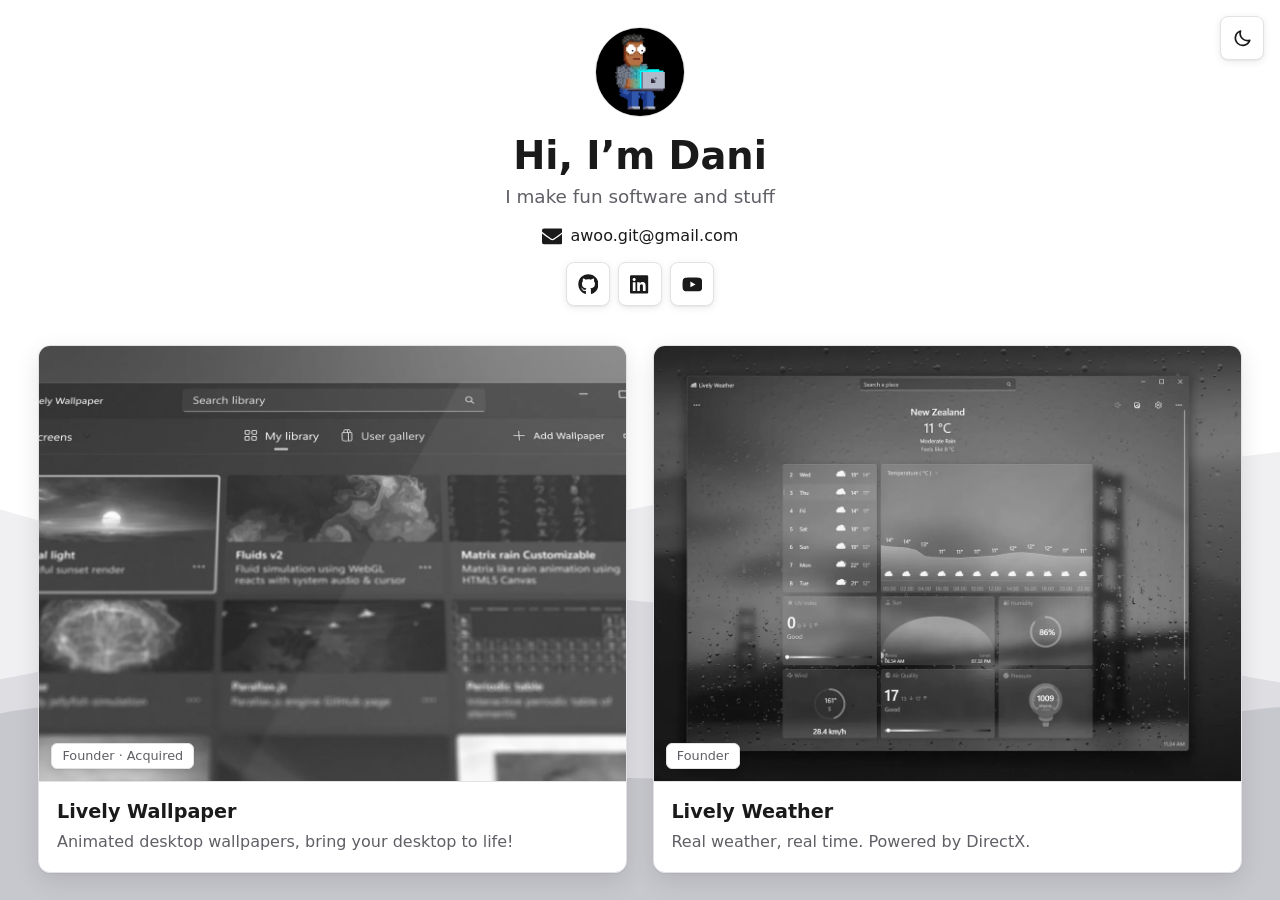
==== index.html @ c00afe85 "Fix hover glitch macos" ====
<!doctype html>
<html lang="en">
  <head>
    <meta charset="utf-8" />
    <meta name="viewport" content="width=device-width, initial-scale=1, viewport-fit=cover" />
    <meta name="color-scheme" content="light dark" />
    <title>Dani (rocksdanister)</title>
    <meta name="description" content="I make fun software and stuff." />
    <!-- Icon sprite (Font Awesome Free, CC BY 4.0) -->
    <link rel="icon" href="assets/favicon.ico" sizes="32x32" />
    <link rel="icon" href="assets/favicon.svg" type="image/svg+xml" />
    <link rel="apple-touch-icon" href="assets/apple-touch-icon.png" />
    <script>
      /* Apply a saved theme before first paint to avoid a flash */
      try {
        var saved = localStorage.getItem("theme");
        if (saved === "light" || saved === "dark") document.documentElement.dataset.theme = saved;
      } catch (e) {}
    </script>
    <link rel="stylesheet" href="styles/styles.css" />
  </head>
  <body>
    <!-- Icon sprite (Font Awesome Free, CC BY 4.0) -->
    <svg width="0" height="0" style="position: absolute" aria-hidden="true">
      <symbol id="i-github" viewBox="0 0 496 512">
        <path
          transform="translate(0 448) scale(1 -1)"
          d="M165.9 50.5996c0 -2 -2.30078 -3.59961 -5.2002 -3.59961c-3.2998 -0.299805 -5.60059 1.2998 -5.60059 3.59961c0 2 2.30078 3.60059 5.2002 3.60059c3 0.299805 5.60059 -1.2998 5.60059 -3.60059zM134.8 55.0996c0.700195 2 3.60059 3 6.2002 2.30078 c3 -0.900391 4.90039 -3.2002 4.2998 -5.2002c-0.599609 -2 -3.59961 -3 -6.2002 -2c-3 0.599609 -5 2.89941 -4.2998 4.89941zM179 56.7998c2.90039 0.299805 5.59961 -1 5.90039 -2.89941c0.299805 -2 -1.7002 -3.90039 -4.60059 -4.60059 c-3 -0.700195 -5.59961 0.600586 -5.89941 2.60059c-0.300781 2.2998 1.69922 4.19922 4.59961 4.89941zM244.8 440c138.7 0 251.2 -105.3 251.2 -244c0 -110.9 -67.7998 -205.8 -167.8 -239c-12.7002 -2.2998 -17.2998 5.59961 -17.2998 12.0996 c0 8.2002 0.299805 49.9004 0.299805 83.6006c0 23.5 -7.7998 38.5 -17 46.3994c55.8994 6.30078 114.8 14 114.8 110.5c0 27.4004 -9.7998 41.2002 -25.7998 58.9004c2.59961 6.5 11.0996 33.2002 -2.60059 67.9004c-20.8994 6.59961 -69 -27 -69 -27 c-20 5.59961 -41.5 8.5 -62.7998 8.5s-42.7998 -2.90039 -62.7998 -8.5c0 0 -48.0996 33.5 -69 27c-13.7002 -34.6006 -5.2002 -61.4004 -2.59961 -67.9004c-16 -17.5996 -23.6006 -31.4004 -23.6006 -58.9004c0 -96.1992 56.4004 -104.3 112.3 -110.5 c-7.19922 -6.59961 -13.6992 -17.6992 -16 -33.6992c-14.2998 -6.60059 -51 -17.7002 -72.8994 20.8994c-13.7002 23.7998 -38.6006 25.7998 -38.6006 25.7998c-24.5 0.300781 -1.59961 -15.3994 -1.59961 -15.3994c16.4004 -7.5 27.7998 -36.6006 27.7998 -36.6006 c14.7002 -44.7998 84.7002 -29.7998 84.7002 -29.7998c0 -21 0.299805 -55.2002 0.299805 -61.3994c0 -6.5 -4.5 -14.4004 -17.2998 -12.1006c-99.7002 33.4004 -169.5 128.3 -169.5 239.2c0 138.7 106.1 244 244.8 244zM97.2002 95.0996 c1.2998 1.30078 3.59961 0.600586 5.2002 -1c1.69922 -1.89941 2 -4.19922 0.699219 -5.19922c-1.2998 -1.30078 -3.59961 -0.600586 -5.19922 1c-1.7002 1.89941 -2 4.19922 -0.700195 5.19922zM86.4004 103.2c0.699219 1 2.2998 1.2998 4.2998 0.700195 c2 -1 3 -2.60059 2.2998 -3.90039c-0.700195 -1.40039 -2.7002 -1.7002 -4.2998 -0.700195c-2 1 -3 2.60059 -2.2998 3.90039zM118.8 67.5996c1.2998 1.60059 4.2998 1.30078 6.5 -1c2 -1.89941 2.60059 -4.89941 1.2998 -6.19922 c-1.2998 -1.60059 -4.19922 -1.30078 -6.5 1c-2.2998 1.89941 -2.89941 4.89941 -1.2998 6.19922zM107.4 82.2998c1.59961 1.2998 4.19922 0.299805 5.59961 -2c1.59961 -2.2998 1.59961 -4.89941 0 -6.2002c-1.2998 -1 -4 0 -5.59961 2.30078 c-1.60059 2.2998 -1.60059 4.89941 0 5.89941z"
        />
      </symbol>
      <symbol id="i-linkedin" viewBox="0 0 512 512">
        <path
          transform="translate(0 448) scale(1 -1)"
          d="M416 416c17.5996 0 32 -14.5 32 -32.2998v-383.4c0 -17.7998 -14.4004 -32.2998 -32 -32.2998h-384.1c-17.6006 0 -31.9004 14.5 -31.9004 32.2998v383.4c0 17.7998 14.2998 32.2998 31.9004 32.2998h384.1zM135.4 32h0.0996094v213.8h-66.5v-213.8h66.4004zM102.2 275 c21.2998 0 38.5 17.2002 38.5 38.5c0 21.2002 -17.2998 38.5 -38.5 38.5c-21.2998 0 -38.5 -17.2998 -38.5 -38.5s17.2002 -38.5 38.5 -38.5zM384.3 32v117.2c0 57.5996 -12.5 101.899 -79.7002 101.899c-32.2998 0 -54 -17.6992 -62.8994 -34.5h-0.900391v29.2002h-63.7002 v-213.8h66.4004v105.8c0 27.9004 5.2998 54.9004 39.9004 54.9004c34 0 34.5 -31.9004 34.5 -56.7002v-104h66.3994z"
        />
      </symbol>
      <symbol id="i-youtube" viewBox="0 0 576 512">
        <path
          transform="translate(0 448) scale(1 -1)"
          d="M549.655 323.917c11.4121 -42.8672 11.4121 -132.305 11.4121 -132.305s0 -89.4385 -11.4121 -132.306c-6.28125 -23.6494 -24.7871 -41.5 -48.2842 -47.8203c-42.5908 -11.4863 -213.371 -11.4863 -213.371 -11.4863s-170.78 0 -213.371 11.4863 c-23.4971 6.32031 -42.0029 24.1709 -48.2842 47.8203c-11.4121 42.8672 -11.4121 132.306 -11.4121 132.306s0 89.4375 11.4121 132.305c6.28125 23.6504 24.7871 42.2754 48.2842 48.5967c42.5908 11.4863 213.371 11.4863 213.371 11.4863s170.781 0 213.371 -11.4863 c23.4971 -6.32031 42.0029 -24.9463 48.2842 -48.5967zM232.145 110.409l142.739 81.2012l-142.739 81.2051v-162.406z"
        />
      </symbol>
      <symbol id="i-mail" viewBox="0 0 512 512">
        <path
          transform="translate(0 448) scale(1 -1)"
          d="M502.3 257.2c3.90039 3.09961 9.7002 0.200195 9.7002 -4.7002v-204.5c0 -26.5 -21.5 -48 -48 -48h-416c-26.5 0 -48 21.5 -48 48v204.4c0 5 5.7002 7.7998 9.7002 4.69922c22.3994 -17.3994 52.0996 -39.5 154.1 -113.6 c21.1006 -15.4004 56.7002 -47.7998 92.2002 -47.5996c35.7002 -0.300781 72 32.7998 92.2998 47.5996c102 74.0996 131.601 96.2998 154 113.7zM256 128c-23.2002 -0.400391 -56.5996 29.2002 -73.4004 41.4004c-132.699 96.2998 -142.8 104.8 -173.399 128.699 c-5.7998 4.60059 -9.2002 11.5 -9.2002 18.9004v19c0 26.5 21.5 48 48 48h416c26.5 0 48 -21.5 48 -48v-19c0 -7.40039 -3.40039 -14.4004 -9.2002 -18.9004c-30.5996 -24 -40.7002 -32.3994 -173.399 -128.699c-16.8008 -12.2002 -50.2002 -41.8008 -73.4004 -41.4004z"
        />
      </symbol>
    </svg>

    <canvas id="wall" aria-hidden="true"></canvas>

    <button class="theme-toggle" id="theme-toggle" type="button" aria-label="Switch theme" title="Switch theme">
      <svg class="i-moon" viewBox="0 0 24 24" aria-hidden="true">
        <path d="M20.5 14.2A8.5 8.5 0 0 1 9.8 3.5a8.5 8.5 0 1 0 10.7 10.7z" />
      </svg>
      <svg class="i-sun" viewBox="0 0 24 24" aria-hidden="true">
        <circle cx="12" cy="12" r="4.5" />
        <path
          d="M12 2.5v2M12 19.5v2M2.5 12h2M19.5 12h2M5.3 5.3l1.4 1.4M17.3 17.3l1.4 1.4M5.3 18.7l1.4-1.4M17.3 6.7l1.4-1.4"
        />
      </svg>
    </button>

    <main>
      <div class="pic">
        <span aria-hidden="true">R</span>
        <picture>
          <source media="(prefers-reduced-motion: reduce)" srcset="assets/avatar-still.webp" />
          <img
            src="assets/avatar.webp"
            alt="rocksdanister profile picture"
            width="384"
            height="384"
            decoding="async"
            onerror="this.remove()"
          />
        </picture>
      </div>
      <h1>Hi, I’m Dani</h1>
      <p class="sub">I make fun software and stuff</p>

      <a class="mail" href="mailto:awoo.git@gmail.com"
        ><svg class="ico" aria-hidden="true"><use href="#i-mail" /></svg><span>awoo.git@gmail.com</span></a
      >

      <nav class="btns" aria-label="Social links">
        <a class="btn" target="_blank" href="https://github.com/rocksdanister" title="GitHub" aria-label="GitHub"
          ><svg class="ico" aria-hidden="true"><use href="#i-github" /></svg
        ></a>
        <a
          class="btn"
          target="_blank"
          href="https://www.linkedin.com/in/dani-john-490a44200/"
          title="LinkedIn"
          aria-label="LinkedIn"
          ><svg class="ico" aria-hidden="true"><use href="#i-linkedin" /></svg
        ></a>
        <a
          class="btn"
          target="_blank"
          href="https://www.youtube.com/@rocksdanister"
          title="YouTube"
          aria-label="YouTube"
          ><svg class="ico" aria-hidden="true"><use href="#i-youtube" /></svg
        ></a>
      </nav>

      <section class="apps" aria-label="Apps">
        <a class="app" href="https://livelywallpaper.net/" target="_blank">
          <div class="media">
            <img class="art" src="assets/lively_promo.webp" alt="" decoding="async" />
            <em class="role">Founder · Acquired</em>
          </div>
          <div>
            <b>Lively Wallpaper</b>
            <span>Animated desktop wallpapers, bring your desktop to life!</span>
          </div>
        </a>

        <a class="app" href="https://www.rocksdanister.com/weather/" target="_blank" data-video>
          <div class="media">
          <video
            class="art"
            muted
            loop
            playsinline
            preload="metadata"
            poster="assets/drizzle_promo.webp"
            aria-hidden="true"
          >
            <source src="assets/weather_promo.webm" type="video/webm" />
            <source src="assets/weather_promo.mp4" type="video/mp4" />
          </video>
            <em class="role">Founder</em>
          </div>
          <div>
            <b>Lively Weather</b>
            <span>Real weather, real time. Powered by DirectX.</span>
          </div>
        </a>
      </section>
    </main>

    <script src="scripts/script.js"></script>
    <script data-goatcounter="https://profile.goatcounter.com/count" async src="//gc.zgo.at/count.js"></script>
  </body>
</html>
---- styles/styles.css ----
/* ---------- Tokens ---------- */
:root {
  --bg: #ffffff;
  --ink: #1a1a1a;
  --muted: #5f5f66;
  --line: #e2e2e6;
  --hover: #f3f3f5;
  --card: #ffffff; /* solid, so the waves never show through the cards */
  --glow: rgba(70, 80, 120, 0.12);
  --w1: rgba(110, 110, 125, 0.1); /* wave shades */
  --w2: rgba(110, 110, 125, 0.14);
  --w3: rgba(110, 110, 125, 0.2);
  --shadow: 0 1px 2px rgba(0, 0, 0, 0.06), 0 8px 24px rgba(0, 0, 0, 0.1);
  --shadow-hover: 0 2px 4px rgba(0, 0, 0, 0.08), 0 16px 40px rgba(0, 0, 0, 0.16);
  --btn-bg: #ffffff; /* solid, so the waves never show through */
  --btn-shadow: 0 1px 2px rgba(0, 0, 0, 0.06), 0 2px 8px rgba(0, 0, 0, 0.08);
  --btn-shadow-hover: 0 2px 4px rgba(0, 0, 0, 0.08), 0 6px 16px rgba(0, 0, 0, 0.12);
  box-sizing: border-box;
  padding-top: env(safe-area-inset-top, 0px);
  padding-bottom: env(safe-area-inset-bottom, 0px);
}

@media (prefers-color-scheme: dark) {
  :root:not([data-theme="light"]) {
    --glow: rgba(190, 200, 255, 0.14);
    --bg: #0e0e0f;
    --ink: #f2f2f4;
    --muted: #a0a0aa;
    --line: #2a2a30;
    --hover: #1a1a1e;
    --card: #121214;
    --w1: rgba(255, 255, 255, 0.04);
    --w2: rgba(255, 255, 255, 0.07);
    --w3: rgba(255, 255, 255, 0.11);
    --shadow: 0 1px 2px rgba(0, 0, 0, 0.5), 0 10px 30px rgba(0, 0, 0, 0.55);
    --shadow-hover: 0 2px 4px rgba(0, 0, 0, 0.6), 0 18px 44px rgba(0, 0, 0, 0.65);
    --btn-bg: #151518;
    --btn-shadow: 0 1px 2px rgba(0, 0, 0, 0.5), 0 2px 8px rgba(0, 0, 0, 0.45);
    --btn-shadow-hover: 0 2px 4px rgba(0, 0, 0, 0.6), 0 6px 16px rgba(0, 0, 0, 0.55);
    color-scheme: dark;
  }
}

:root[data-theme="dark"] {
  --glow: rgba(190, 200, 255, 0.14);
  --bg: #0e0e0f;
  --ink: #f2f2f4;
  --muted: #a0a0aa;
  --line: #2a2a30;
  --hover: #1a1a1e;
  --card: #121214;
  --w1: rgba(255, 255, 255, 0.04);
  --w2: rgba(255, 255, 255, 0.07);
  --w3: rgba(255, 255, 255, 0.11);
  --shadow: 0 1px 2px rgba(0, 0, 0, 0.5), 0 10px 30px rgba(0, 0, 0, 0.55);
  --shadow-hover: 0 2px 4px rgba(0, 0, 0, 0.6), 0 18px 44px rgba(0, 0, 0, 0.65);
  --btn-bg: #151518;
  --btn-shadow: 0 1px 2px rgba(0, 0, 0, 0.5), 0 2px 8px rgba(0, 0, 0, 0.45);
  --btn-shadow-hover: 0 2px 4px rgba(0, 0, 0, 0.6), 0 6px 16px rgba(0, 0, 0, 0.55);
  color-scheme: dark;
}

:root[data-theme="light"] {
  color-scheme: light;
}

/* ---------- Base ---------- */
html {
  background: var(--bg);
  scroll-padding-top: env(safe-area-inset-top, 0px);
}
* {
  box-sizing: border-box;
}

body {
  margin: 0;
  background: var(--bg);
  color: var(--ink);
  font-family:
    system-ui,
    -apple-system,
    "Segoe UI",
    Roboto,
    Helvetica,
    Arial,
    sans-serif;
  line-height: 1.5;
  -webkit-font-smoothing: antialiased;
}

a {
  color: inherit;
  text-decoration: none;
}
a:focus-visible {
  outline: 2px solid var(--ink);
  outline-offset: 2px;
}

/* Wave background (drawn by script.js) */
#wall {
  position: fixed;
  inset: 0;
  width: 100%;
  height: 100vh;
  height: 100lvh; /* largest viewport: stays put while mobile browser bars show/hide on scroll */
  z-index: 0;
  pointer-events: none;
}

/* ---------- Layout ---------- */
main {
  position: relative;
  z-index: 1;
  width: min(94vw, 140dvh);
  min-height: 100dvh;
  margin: 0 auto;
  padding: 2.5rem 0 3rem;
  display: flex;
  flex-direction: column;
  justify-content: center;
  text-align: center;
}

/* ---------- Intro ---------- */
.pic {
  --size: clamp(88px, min(7vw, 12dvh), 150px);
  position: relative;
  display: grid;
  place-items: center;
  width: var(--size);
  height: var(--size);
  margin: 0 auto 1rem;
  border-radius: 50%;
  overflow: hidden;
  background: var(--hover);
  border: 1px solid var(--line);
  color: var(--muted);
  font-size: 2.2rem;
  font-weight: 600;
}
.pic img {
  position: absolute;
  inset: 0;
  width: 100%;
  height: 100%;
  object-fit: cover;
}

h1 {
  margin: 0;
  font-size: clamp(2.25rem, min(3vw, 5dvh), 4rem);
  line-height: 1.2;
  font-weight: 700;
}

.sub {
  margin: 0.25rem 0 0.5rem;
  color: var(--muted);
  font-size: clamp(1.15rem, min(1.4vw, 2.4dvh), 1.8rem);
}

.mail {
  align-self: center;
  display: inline-flex;
  align-items: center;
  gap: 0.5rem;
  padding: 6px 12px;
  border-radius: 6px;
  font-size: clamp(1rem, min(1.1vw, 2dvh), 1.4rem);
}
.mail:hover {
  background: var(--hover);
}

.btns {
  display: flex;
  justify-content: center;
  gap: 0.5rem;
  margin: 0.5rem 0 clamp(1.75rem, min(3vw, 4.5dvh), 3rem);
}
.btn {
  display: grid;
  place-items: center;
  width: clamp(44px, min(3.2vw, 5.5dvh), 64px);
  height: clamp(44px, min(3.2vw, 5.5dvh), 64px);
  border: 1px solid var(--line);
  border-radius: 8px;
  background: var(--btn-bg);
  box-shadow: var(--btn-shadow);
}
.btn:hover {
  background: var(--hover);
  border-color: var(--muted);
  box-shadow: var(--btn-shadow-hover);
}

.ico {
  width: 1.3rem;
  height: 1.3rem;
  fill: currentColor;
  flex: none;
}

/* ---------- Theme toggle ---------- */
.theme-toggle {
  position: fixed;
  top: max(1rem, env(safe-area-inset-top, 0px));
  right: max(1rem, env(safe-area-inset-right, 0px));
  z-index: 3;
  display: grid;
  place-items: center;
  width: 44px;
  height: 44px;
  padding: 0;
  border: 1px solid var(--line);
  border-radius: 8px;
  background: var(--btn-bg);
  box-shadow: var(--btn-shadow);
  color: var(--ink);
  cursor: pointer;
}
.theme-toggle:hover {
  background: var(--hover);
  border-color: var(--muted);
  box-shadow: var(--btn-shadow-hover);
}
.theme-toggle:focus-visible {
  outline: 2px solid var(--ink);
  outline-offset: 2px;
}
.theme-toggle svg {
  width: 1.3rem;
  height: 1.3rem;
  fill: none;
  stroke: currentColor;
  stroke-width: 2;
  stroke-linecap: round;
  stroke-linejoin: round;
}
/* Light shows the moon (switch to dark); dark shows the sun (switch to light) */
.theme-toggle .i-sun {
  display: none;
}
@media (prefers-color-scheme: dark) {
  :root:not([data-theme="light"]) .theme-toggle .i-sun {
    display: block;
  }
  :root:not([data-theme="light"]) .theme-toggle .i-moon {
    display: none;
  }
}
:root[data-theme="dark"] .theme-toggle .i-sun {
  display: block;
}
:root[data-theme="dark"] .theme-toggle .i-moon {
  display: none;
}

/* ---------- App cards ---------- */
.apps {
  display: grid;
  grid-template-columns: 1fr 1fr;
  gap: clamp(1.25rem, 2vw, 2.5rem);
  text-align: left;
}

.app {
  position: relative;
  display: block;
  border: 1px solid var(--line);
  border-radius: 12px;
  overflow: hidden;
  background: var(--card);
  transition:
    transform 0.2s ease,
    box-shadow 0.2s ease,
    border-color 0.2s ease;
     box-shadow: var(--shadow);
}
.app:hover,
.app:focus-visible {
  transform: scale(1.03);
  border-color: var(--glow);
  box-shadow: 0 0 14px 0 var(--glow), var(--shadow-hover);  /* was: ..., 0 10px 30px rgba(0,0,0,.16) */
  position: relative;
  z-index: 2;
}

/* Artwork (image or video): greyscale until hovered */
.media {
  position: relative;
  aspect-ratio: 16 / 9;
  border-bottom: 1px solid var(--line);
}
.art {
  display: block;
  width: 100%;
  height: 100%;
  object-fit: cover;
  filter: grayscale(1);
  transition: filter 0.2s ease;
}
.app:hover .art,
.app:focus-visible .art {
  filter: none;
}
/* Touch screens can't hover, so show the colour artwork (and static poster) straight away */
@media (hover: none) {
  .art {
    filter: none;
  }
}

.app > div:not(.media) {
  padding: 1rem 1.1rem 1.15rem;
}
.app b {
  display: block;
  margin-bottom: 0.2rem;
  font-size: clamp(1.2rem, min(1.5vw, 2.6dvh), 1.9rem);
}
.app span {
  color: var(--muted);
  font-size: clamp(1rem, min(1.1vw, 2dvh), 1.4rem);
}

/* Role badge: pinned to the bottom-left of the artwork */
.role {
  position: absolute;
  bottom: 0.75rem;
  left: 0.75rem;
  padding: 2px 10px;
  border: 1px solid var(--line);
  border-radius: 6px;
  background: var(--card);
  box-shadow: var(--btn-shadow);
  font-style: normal;
  font-weight: 500;
  white-space: nowrap;
  font-size: clamp(0.8rem, min(0.9vw, 1.7dvh), 1.1rem);
  color: var(--muted);
}

/* ---------- Responsive / motion ---------- */
/* Desktop: fit everything in one screen (avoids a scrollbar); art fills the leftover height */
@media (min-width: 901px) and (min-aspect-ratio: 13/10) and (min-height: 520px) {
  main {
    height: 100dvh;
    min-height: 0;
    justify-content: flex-start;
    padding: clamp(1rem, 3dvh, 2.5rem) 0;
  }
  .apps {
    flex: 1;
    min-height: 0;
    grid-template-rows: minmax(0, 1fr);
  }
  .app {
    display: flex;
    flex-direction: column;
    min-height: 0;
  }
  .media {
    flex: 1 1 0;
    min-height: 0;
    aspect-ratio: auto;
  }
  .app > div:not(.media) {
    flex: none;
  }
}

/* Stacked: narrow windows, or windows too square/tall for side-by-side art */
@media (max-width: 900px), (max-aspect-ratio: 13/10) {
  .apps {
    grid-template-columns: 1fr;
    width: 100%;
    max-width: 44rem;
    margin-inline: auto;
  }
  main {
    min-height: 0;
  }
}

@media (prefers-reduced-motion: reduce) {
  .app {
    transition: none;
  }
  .app:hover,
  .app:focus-visible {
    transform: none;
  }
}
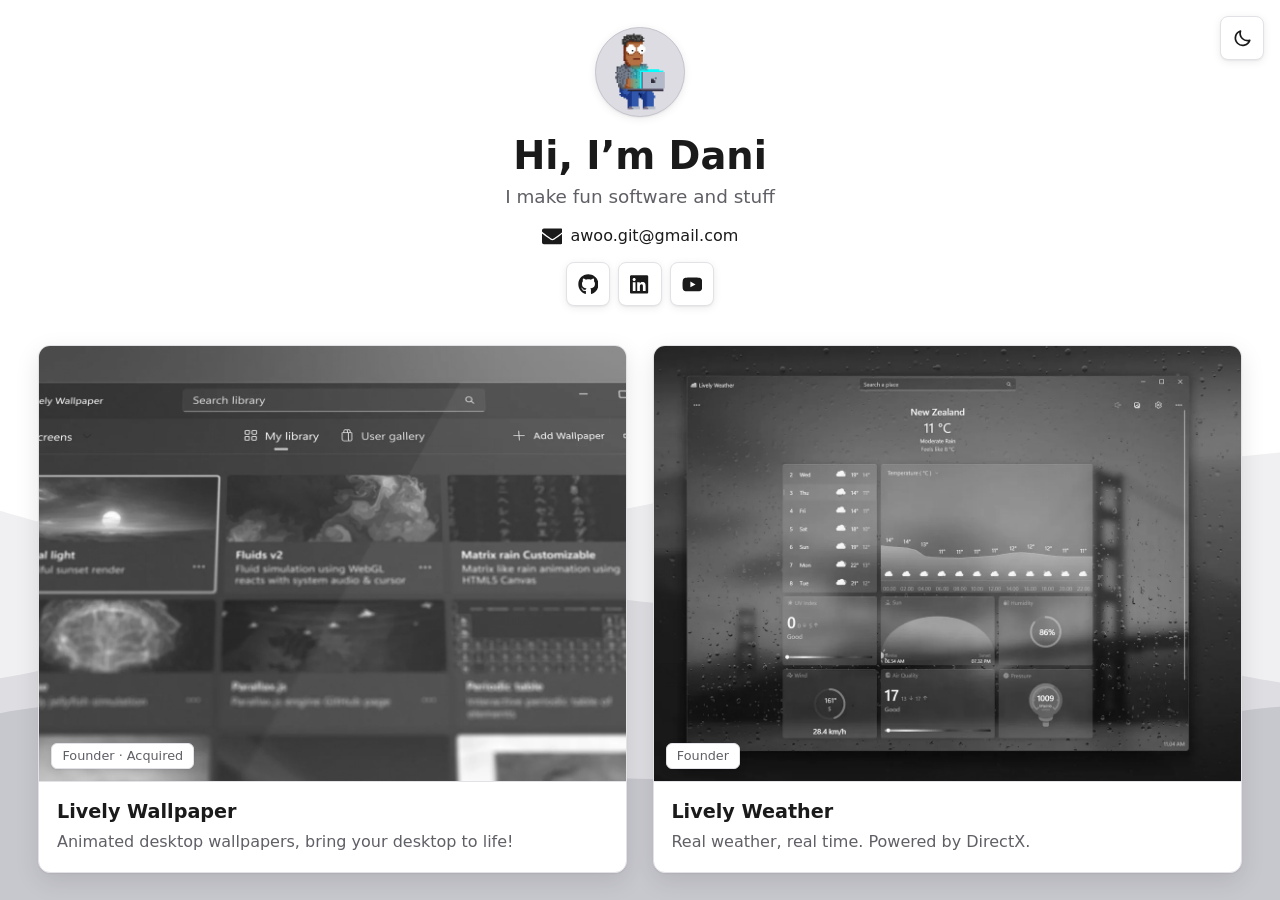
==== commit 71cbf2f6: "Profile picture improv" ====
--- a/index.html
+++ b/index.html
@@ -73,7 +73,7 @@
             width="384"
             height="384"
             decoding="async"
-            onerror="this.remove()"
+            onerror="this.closest('.pic').classList.add('fail'); this.remove()"
           />
         </picture>
       </div>
--- a/styles/styles.css
+++ b/styles/styles.css
@@ -5,6 +5,8 @@
   --muted: #5f5f66;
   --line: #e2e2e6;
   --hover: #f3f3f5;
+  --pic-border: #c4c4cc;
+  --pic-bg: #dcdce2; /* profile picture backdrop: greyer than the page so the white eyes stand out */
   --card: #ffffff; /* solid, so the waves never show through the cards */
   --glow: rgba(70, 80, 120, 0.12);
   --w1: rgba(110, 110, 125, 0.1); /* wave shades */
@@ -28,6 +30,8 @@
     --muted: #a0a0aa;
     --line: #2a2a30;
     --hover: #1a1a1e;
+    --pic-border: #2a2a30;
+    --pic-bg: #1a1a1e;
     --card: #121214;
     --w1: rgba(255, 255, 255, 0.04);
     --w2: rgba(255, 255, 255, 0.07);
@@ -48,6 +52,8 @@
   --muted: #a0a0aa;
   --line: #2a2a30;
   --hover: #1a1a1e;
+  --pic-border: #2a2a30;
+  --pic-bg: #1a1a1e;
   --card: #121214;
   --w1: rgba(255, 255, 255, 0.04);
   --w2: rgba(255, 255, 255, 0.07);
@@ -134,11 +140,18 @@
   margin: 0 auto 1rem;
   border-radius: 50%;
   overflow: hidden;
-  background: var(--hover);
-  border: 1px solid var(--line);
+  background: var(--pic-bg);
+  border: 1px solid var(--pic-border);
+  box-shadow: var(--btn-shadow);
   color: var(--muted);
   font-size: 2.2rem;
   font-weight: 600;
+}
+.pic span {
+  display: none; /* fallback letter, shown only if the picture fails to load */
+}
+.pic.fail span {
+  display: inline;
 }
 .pic img {
   position: absolute;
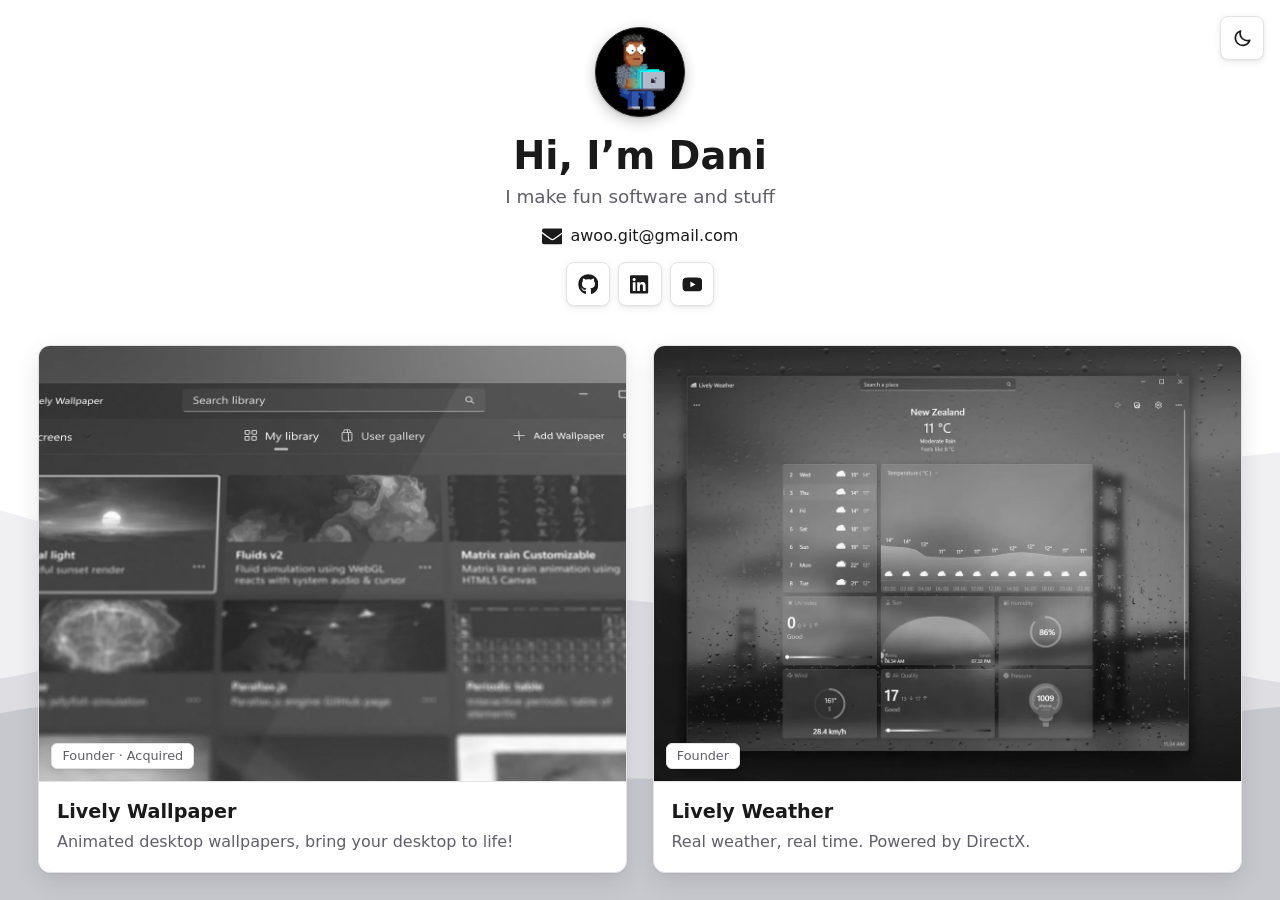
==== commit ce7a874d: "Tint wave on hover" ====
--- a/index.html
+++ b/index.html
@@ -107,7 +107,7 @@
       </nav>
 
       <section class="apps" aria-label="Apps">
-        <a class="app" href="https://livelywallpaper.net/" target="_blank">
+        <a class="app" href="https://livelywallpaper.net/" target="_blank" data-tint="168,124,214">
           <div class="media">
             <img class="art" src="assets/lively_promo.webp" alt="" decoding="async" />
             <em class="role">Founder · Acquired</em>
@@ -118,7 +118,7 @@
           </div>
         </a>
 
-        <a class="app" href="https://www.rocksdanister.com/weather/" target="_blank" data-video>
+        <a class="app" href="https://www.rocksdanister.com/weather/" target="_blank" data-video data-tint="104,156,214">
           <div class="media">
           <video
             class="art"
--- a/styles/styles.css
+++ b/styles/styles.css
@@ -5,8 +5,9 @@
   --muted: #5f5f66;
   --line: #e2e2e6;
   --hover: #f3f3f5;
-  --pic-border: #c4c4cc;
-  --pic-bg: #dcdce2; /* profile picture backdrop: greyer than the page so the white eyes stand out */
+  --pic-border: #2a2a30;
+  --pic-bg: #000000;
+  --pic-shadow: 0 1px 2px rgba(0, 0, 0, 0.16), 0 4px 14px rgba(0, 0, 0, 0.24);
   --card: #ffffff; /* solid, so the waves never show through the cards */
   --glow: rgba(70, 80, 120, 0.12);
   --w1: rgba(110, 110, 125, 0.1); /* wave shades */
@@ -32,6 +33,7 @@
     --hover: #1a1a1e;
     --pic-border: #2a2a30;
     --pic-bg: #1a1a1e;
+    --pic-shadow: 0 1px 2px rgba(0, 0, 0, 0.5), 0 2px 8px rgba(0, 0, 0, 0.45);
     --card: #121214;
     --w1: rgba(255, 255, 255, 0.04);
     --w2: rgba(255, 255, 255, 0.07);
@@ -54,6 +56,7 @@
   --hover: #1a1a1e;
   --pic-border: #2a2a30;
   --pic-bg: #1a1a1e;
+  --pic-shadow: 0 1px 2px rgba(0, 0, 0, 0.5), 0 2px 8px rgba(0, 0, 0, 0.45);
   --card: #121214;
   --w1: rgba(255, 255, 255, 0.04);
   --w2: rgba(255, 255, 255, 0.07);
@@ -142,7 +145,7 @@
   overflow: hidden;
   background: var(--pic-bg);
   border: 1px solid var(--pic-border);
-  box-shadow: var(--btn-shadow);
+  box-shadow: var(--pic-shadow);
   color: var(--muted);
   font-size: 2.2rem;
   font-weight: 600;
@@ -183,8 +186,10 @@
   border-radius: 6px;
   font-size: clamp(1rem, min(1.1vw, 2dvh), 1.4rem);
 }
-.mail:hover {
-  background: var(--hover);
+@media (hover: hover) {
+  .mail:hover {
+    background: var(--hover);
+  }
 }
 
 .btns {
@@ -203,10 +208,12 @@
   background: var(--btn-bg);
   box-shadow: var(--btn-shadow);
 }
-.btn:hover {
-  background: var(--hover);
-  border-color: var(--muted);
-  box-shadow: var(--btn-shadow-hover);
+@media (hover: hover) {
+  .btn:hover {
+    background: var(--hover);
+    border-color: var(--muted);
+    box-shadow: var(--btn-shadow-hover);
+  }
 }
 
 .ico {
@@ -234,10 +241,12 @@
   color: var(--ink);
   cursor: pointer;
 }
-.theme-toggle:hover {
-  background: var(--hover);
-  border-color: var(--muted);
-  box-shadow: var(--btn-shadow-hover);
+@media (hover: hover) {
+  .theme-toggle:hover {
+    background: var(--hover);
+    border-color: var(--muted);
+    box-shadow: var(--btn-shadow-hover);
+  }
 }
 .theme-toggle:focus-visible {
   outline: 2px solid var(--ink);
@@ -292,13 +301,20 @@
     border-color 0.2s ease;
      box-shadow: var(--shadow);
 }
-.app:hover,
 .app:focus-visible {
   transform: scale(1.03);
   border-color: var(--glow);
-  box-shadow: 0 0 14px 0 var(--glow), var(--shadow-hover);  /* was: ..., 0 10px 30px rgba(0,0,0,.16) */
-  position: relative;
+  box-shadow: 0 0 14px 0 var(--glow), var(--shadow-hover);
   z-index: 2;
+}
+/* Hover effects only where a pointer can hover (touch screens would keep them stuck after a tap) */
+@media (hover: hover) {
+  .app:hover {
+    transform: scale(1.03);
+    border-color: var(--glow);
+    box-shadow: 0 0 14px 0 var(--glow), var(--shadow-hover);
+    z-index: 2;
+  }
 }
 
 /* Artwork (image or video): greyscale until hovered */
@@ -315,9 +331,13 @@
   filter: grayscale(1);
   transition: filter 0.2s ease;
 }
-.app:hover .art,
 .app:focus-visible .art {
   filter: none;
+}
+@media (hover: hover) {
+  .app:hover .art {
+    filter: none;
+  }
 }
 /* Touch screens can't hover, so show the colour artwork (and static poster) straight away */
 @media (hover: none) {
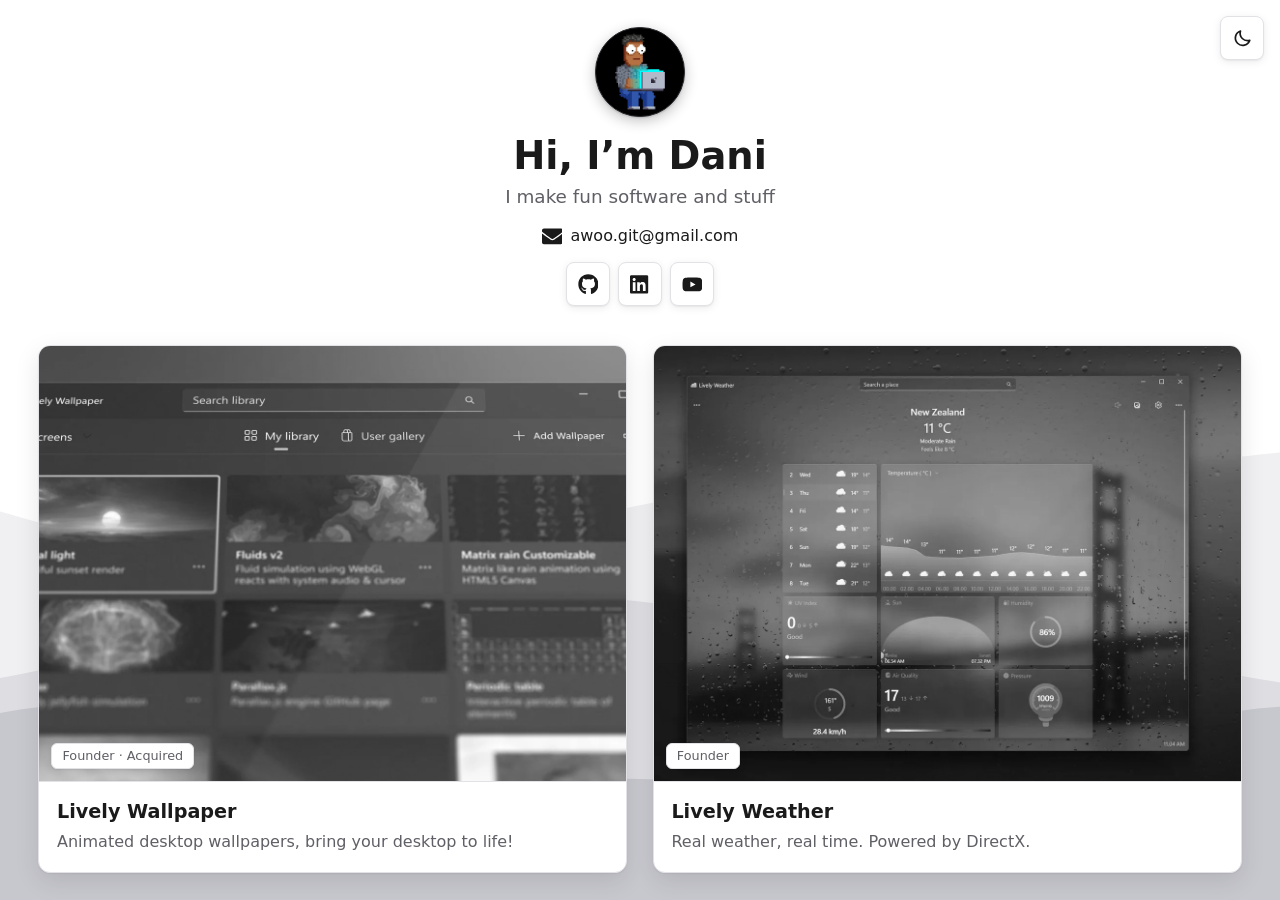
==== commit a879218e: "og art" ====
--- a/index.html
+++ b/index.html
@@ -6,6 +6,16 @@
     <meta name="color-scheme" content="light dark" />
     <title>Dani (rocksdanister)</title>
     <meta name="description" content="I make fun software and stuff." />
+    <link rel="canonical" href="https://www.rocksdanister.com/" />
+    <meta property="og:type" content="website" />
+    <meta property="og:url" content="https://www.rocksdanister.com/" />
+    <meta property="og:title" content="Dani (rocksdanister)" />
+    <meta property="og:description" content="I make fun software and stuff." />
+    <meta property="og:image" content="https://www.rocksdanister.com/assets/og.png" />
+    <meta property="og:image:width" content="1200" />
+    <meta property="og:image:height" content="630" />
+    <meta property="og:image:alt" content="Hi, I’m Dani. I make fun software and stuff." />
+    <meta name="twitter:card" content="summary_large_image" />
     <!-- Icon sprite (Font Awesome Free, CC BY 4.0) -->
     <link rel="icon" href="assets/favicon.ico" sizes="32x32" />
     <link rel="icon" href="assets/favicon.svg" type="image/svg+xml" />
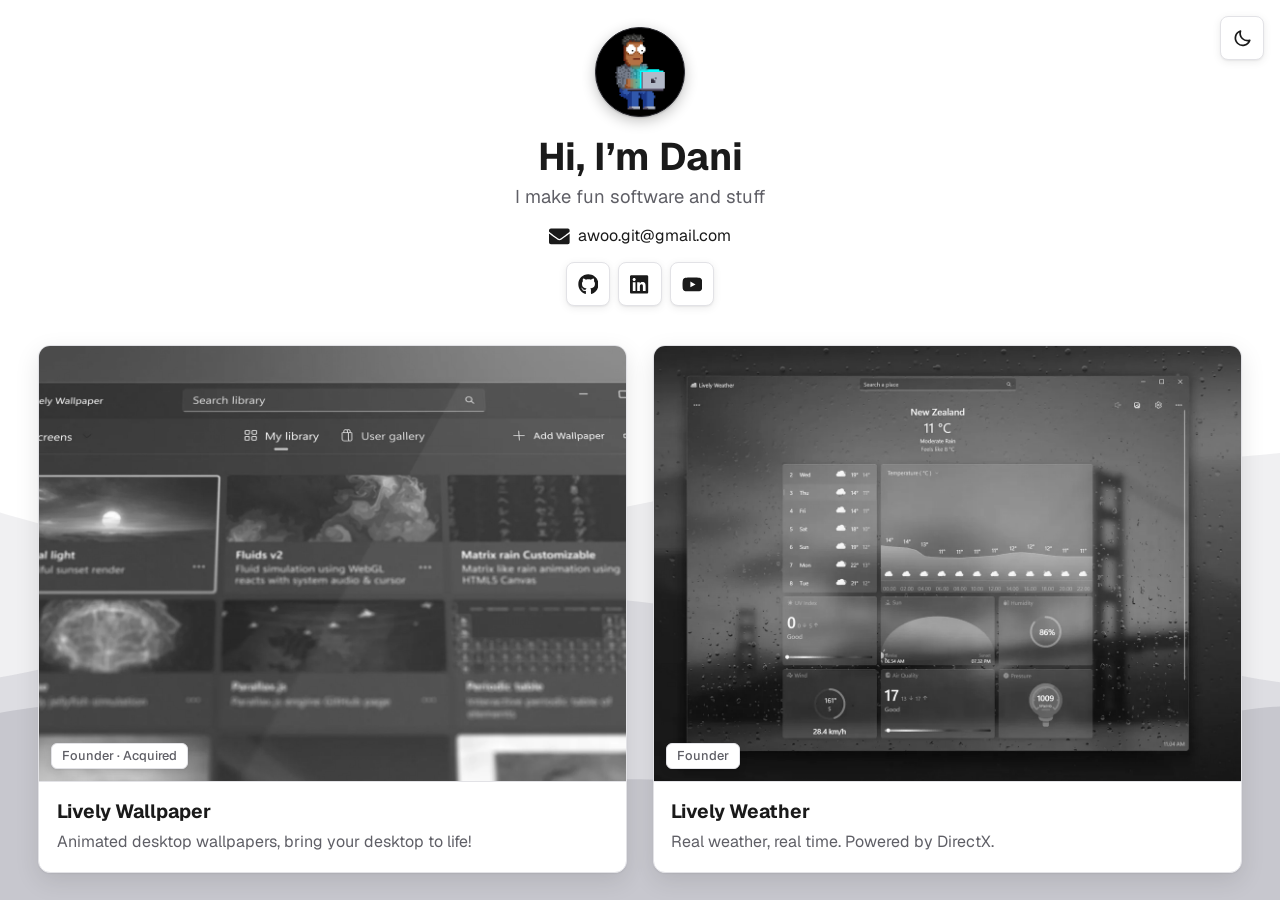
==== commit a7461c40: "Add Geist font" ====
--- a/index.html
+++ b/index.html
@@ -27,6 +27,7 @@
         if (saved === "light" || saved === "dark") document.documentElement.dataset.theme = saved;
       } catch (e) {}
     </script>
+    <link rel="preload" href="assets/fonts/geist-latin-wght-normal.woff2" as="font" type="font/woff2" crossorigin />
     <link rel="stylesheet" href="styles/styles.css" />
   </head>
   <body>
--- a/styles/styles.css
+++ b/styles/styles.css
@@ -1,3 +1,14 @@
+/* ---------- Font (Geist, SIL OFL 1.1: assets/fonts/Geist-OFL.txt) ---------- */
+@font-face {
+  font-family: "Geist";
+  font-style: normal;
+  font-weight: 100 900;
+  font-display: swap;
+  src: url("../assets/fonts/geist-latin-wght-normal.woff2") format("woff2");
+  unicode-range: U+0000-00FF, U+0131, U+0152-0153, U+02BB-02BC, U+02C6, U+02DA, U+02DC, U+0304, U+0308, U+0329,
+    U+2000-206F, U+20AC, U+2122, U+2191, U+2193, U+2212, U+2215, U+FEFF, U+FFFD;
+}
+
 /* ---------- Tokens ---------- */
 :root {
   --bg: #ffffff;
@@ -87,6 +98,7 @@
   background: var(--bg);
   color: var(--ink);
   font-family:
+    "Geist",
     system-ui,
     -apple-system,
     "Segoe UI",
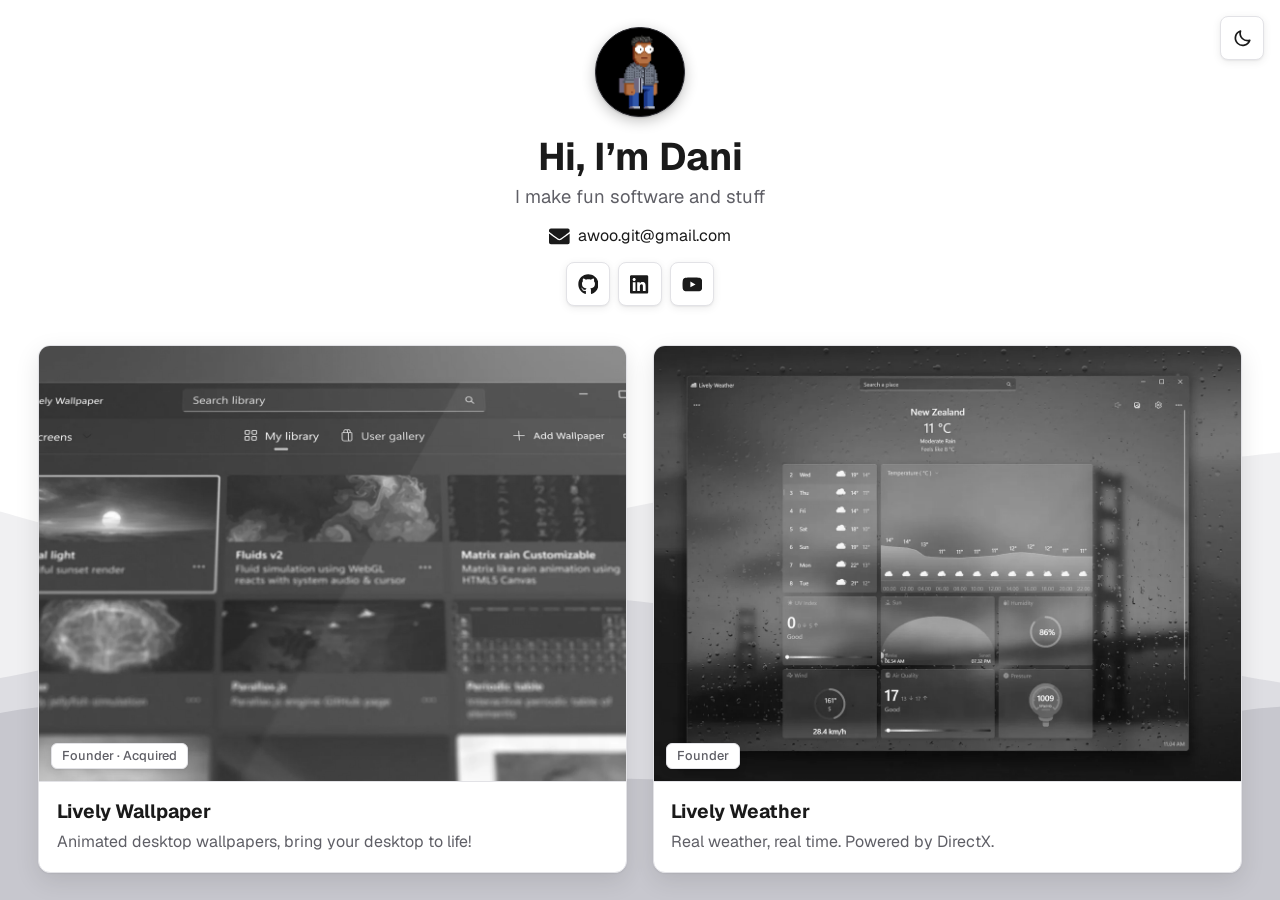
==== commit 81d65844: "Random profile picture" ====
--- a/index.html
+++ b/index.html
@@ -76,17 +76,14 @@
     <main>
       <div class="pic">
         <span aria-hidden="true">R</span>
-        <picture>
-          <source media="(prefers-reduced-motion: reduce)" srcset="assets/avatar-still.webp" />
-          <img
-            src="assets/avatar.webp"
-            alt="rocksdanister profile picture"
-            width="384"
-            height="384"
-            decoding="async"
-            onerror="this.closest('.pic').classList.add('fail'); this.remove()"
-          />
-        </picture>
+        <img
+          alt="rocksdanister profile picture"
+          width="360"
+          height="360"
+          decoding="async"
+          onerror="this.closest('.pic').classList.add('fail'); this.remove()"
+        />
+        <noscript><img src="assets/avatar-idle02-still.webp" alt="rocksdanister profile picture" width="360" height="360" /></noscript>
       </div>
       <h1>Hi, I’m Dani</h1>
       <p class="sub">I make fun software and stuff</p>
--- a/styles/styles.css
+++ b/styles/styles.css
@@ -16,6 +16,7 @@
   --muted: #5f5f66;
   --line: #e2e2e6;
   --hover: #f3f3f5;
+  --grad-end: #cfcfd6; /* small screens: page gradient, lightest at the top and greyest at the bottom */
   --pic-border: #2a2a30;
   --pic-bg: #000000;
   --pic-shadow: 0 1px 2px rgba(0, 0, 0, 0.16), 0 4px 14px rgba(0, 0, 0, 0.24);
@@ -42,6 +43,7 @@
     --muted: #a0a0aa;
     --line: #2a2a30;
     --hover: #1a1a1e;
+    --grad-end: #2c2c31;
     --pic-border: #2a2a30;
     --pic-bg: #1a1a1e;
     --pic-shadow: 0 1px 2px rgba(0, 0, 0, 0.5), 0 2px 8px rgba(0, 0, 0, 0.45);
@@ -65,6 +67,7 @@
   --muted: #a0a0aa;
   --line: #2a2a30;
   --hover: #1a1a1e;
+  --grad-end: #2c2c31;
   --pic-border: #2a2a30;
   --pic-bg: #1a1a1e;
   --pic-shadow: 0 1px 2px rgba(0, 0, 0, 0.5), 0 2px 8px rgba(0, 0, 0, 0.45);
@@ -128,6 +131,18 @@
   height: 100lvh; /* largest viewport: stays put while mobile browser bars show/hide on scroll */
   z-index: 0;
   pointer-events: none;
+}
+/* Small screens: no waves, a plain grey gradient instead (the grey shows in the gaps between the cards) */
+@media (max-width: 600px) {
+  #wall {
+    display: none;
+  }
+  html {
+    background: var(--bg) linear-gradient(180deg, var(--bg) 0%, var(--grad-end) 100%) no-repeat;
+  }
+  body {
+    background: transparent;
+  }
 }
 
 /* ---------- Layout ---------- */
@@ -219,9 +234,15 @@
   border-radius: 8px;
   background: var(--btn-bg);
   box-shadow: var(--btn-shadow);
+  transition:
+    background-color 0.25s ease,
+    border-color 0.25s ease,
+    box-shadow 0.25s ease,
+    transform 0.25s ease;
 }
 @media (hover: hover) {
   .btn:hover {
+    transform: translateY(-1px);
     background: var(--hover);
     border-color: var(--muted);
     box-shadow: var(--btn-shadow-hover);
@@ -252,9 +273,15 @@
   box-shadow: var(--btn-shadow);
   color: var(--ink);
   cursor: pointer;
+  transition:
+    background-color 0.25s ease,
+    border-color 0.25s ease,
+    box-shadow 0.25s ease,
+    transform 0.25s ease;
 }
 @media (hover: hover) {
   .theme-toggle:hover {
+    transform: translateY(-1px);
     background: var(--hover);
     border-color: var(--muted);
     box-shadow: var(--btn-shadow-hover);
@@ -307,14 +334,14 @@
   border-radius: 12px;
   overflow: hidden;
   background: var(--card);
+  box-shadow: var(--shadow);
   transition:
-    transform 0.2s ease,
-    box-shadow 0.2s ease,
-    border-color 0.2s ease;
-     box-shadow: var(--shadow);
+    transform 0.5s cubic-bezier(0.22, 0.61, 0.36, 1),
+    box-shadow 0.5s cubic-bezier(0.22, 0.61, 0.36, 1),
+    border-color 0.5s ease;
 }
 .app:focus-visible {
-  transform: scale(1.03);
+  transform: scale(1.02);
   border-color: var(--glow);
   box-shadow: 0 0 14px 0 var(--glow), var(--shadow-hover);
   z-index: 2;
@@ -322,7 +349,7 @@
 /* Hover effects only where a pointer can hover (touch screens would keep them stuck after a tap) */
 @media (hover: hover) {
   .app:hover {
-    transform: scale(1.03);
+    transform: scale(1.02);
     border-color: var(--glow);
     box-shadow: 0 0 14px 0 var(--glow), var(--shadow-hover);
     z-index: 2;
@@ -341,7 +368,7 @@
   height: 100%;
   object-fit: cover;
   filter: grayscale(1);
-  transition: filter 0.2s ease;
+  transition: filter 0.6s ease;
 }
 .app:focus-visible .art {
   filter: none;
@@ -431,8 +458,15 @@
 }
 
 @media (prefers-reduced-motion: reduce) {
-  .app {
+  .app,
+  .art,
+  .btn,
+  .theme-toggle {
     transition: none;
+  }
+  .btn:hover,
+  .theme-toggle:hover {
+    transform: none;
   }
   .app:hover,
   .app:focus-visible {
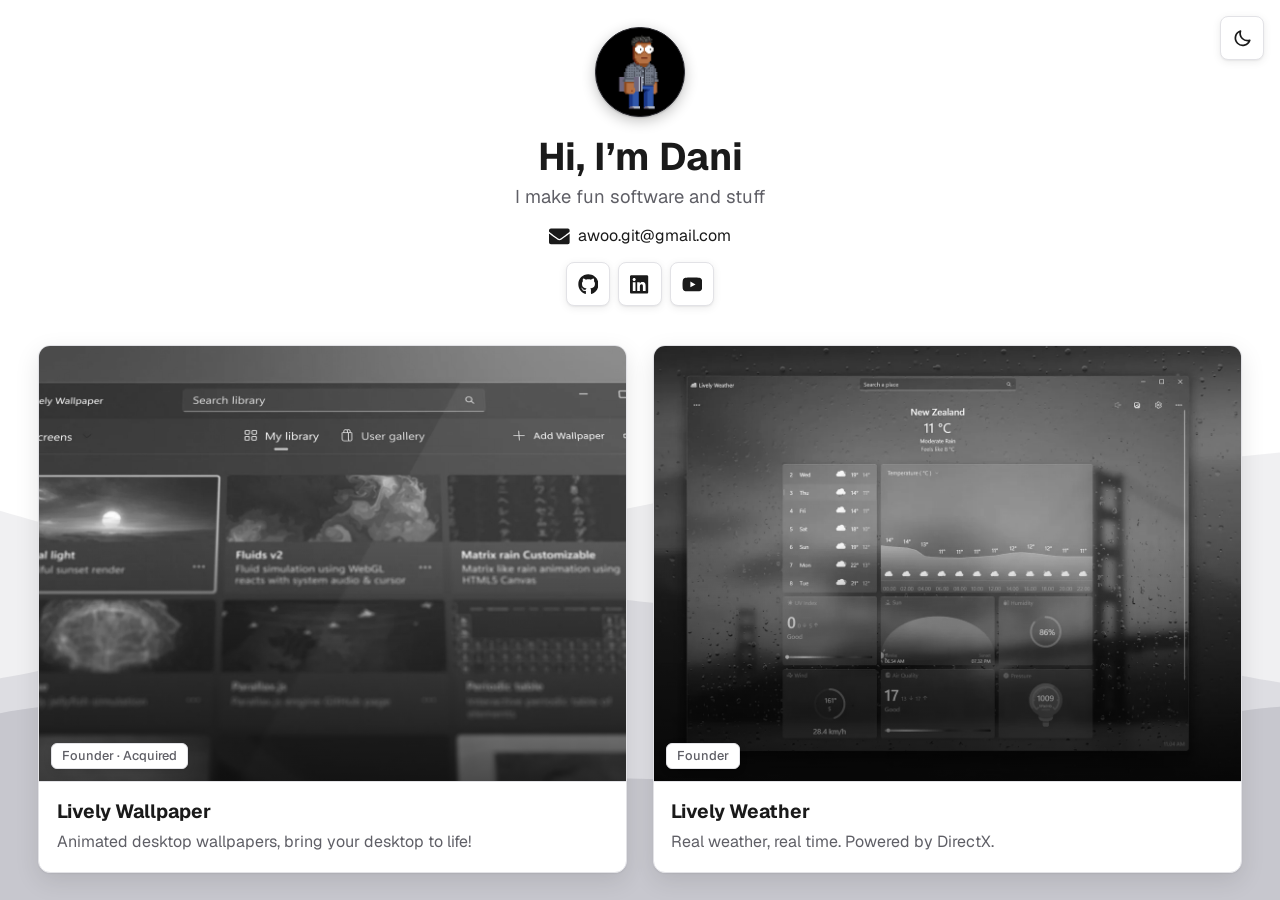
==== commit 2c043b08: "google site verification" ====
--- a/index.html
+++ b/index.html
@@ -6,6 +6,7 @@
     <meta name="color-scheme" content="light dark" />
     <title>Dani (rocksdanister)</title>
     <meta name="description" content="I make fun software and stuff." />
+    <meta name="google-site-verification" content="Ub0xUBguEzFgIYeqkCWsMVK5sWx4hVmUjaZZsu1KhZA" />
     <link rel="canonical" href="https://www.rocksdanister.com/" />
     <meta property="og:type" content="website" />
     <meta property="og:url" content="https://www.rocksdanister.com/" />
--- a/styles/styles.css
+++ b/styles/styles.css
@@ -25,6 +25,7 @@
   --w1: rgba(110, 110, 125, 0.1); /* wave shades */
   --w2: rgba(110, 110, 125, 0.14);
   --w3: rgba(110, 110, 125, 0.2);
+  --tint-boost: 1;
   --shadow: 0 1px 2px rgba(0, 0, 0, 0.06), 0 8px 24px rgba(0, 0, 0, 0.1);
   --shadow-hover: 0 2px 4px rgba(0, 0, 0, 0.08), 0 16px 40px rgba(0, 0, 0, 0.16);
   --btn-bg: #ffffff; /* solid, so the waves never show through */
@@ -51,6 +52,7 @@
     --w1: rgba(255, 255, 255, 0.04);
     --w2: rgba(255, 255, 255, 0.07);
     --w3: rgba(255, 255, 255, 0.11);
+    --tint-boost: 1.5;
     --shadow: 0 1px 2px rgba(0, 0, 0, 0.5), 0 10px 30px rgba(0, 0, 0, 0.55);
     --shadow-hover: 0 2px 4px rgba(0, 0, 0, 0.6), 0 18px 44px rgba(0, 0, 0, 0.65);
     --btn-bg: #151518;
@@ -75,6 +77,7 @@
   --w1: rgba(255, 255, 255, 0.04);
   --w2: rgba(255, 255, 255, 0.07);
   --w3: rgba(255, 255, 255, 0.11);
+  --tint-boost: 1.5;
   --shadow: 0 1px 2px rgba(0, 0, 0, 0.5), 0 10px 30px rgba(0, 0, 0, 0.55);
   --shadow-hover: 0 2px 4px rgba(0, 0, 0, 0.6), 0 18px 44px rgba(0, 0, 0, 0.65);
   --btn-bg: #151518;
@@ -362,6 +365,14 @@
   aspect-ratio: 16 / 9;
   border-bottom: 1px solid var(--line);
 }
+/* Soft shade at the bottom edge: separates the artwork from the text and lifts the badge */
+.media::after {
+  content: "";
+  position: absolute;
+  inset: 0;
+  background: linear-gradient(to top, rgba(0, 0, 0, 0.7), rgba(0, 0, 0, 0) 55%);
+  pointer-events: none;
+}
 .art {
   display: block;
   width: 100%;
@@ -403,6 +414,7 @@
   position: absolute;
   bottom: 0.75rem;
   left: 0.75rem;
+  z-index: 1;
   padding: 2px 10px;
   border: 1px solid var(--line);
   border-radius: 6px;
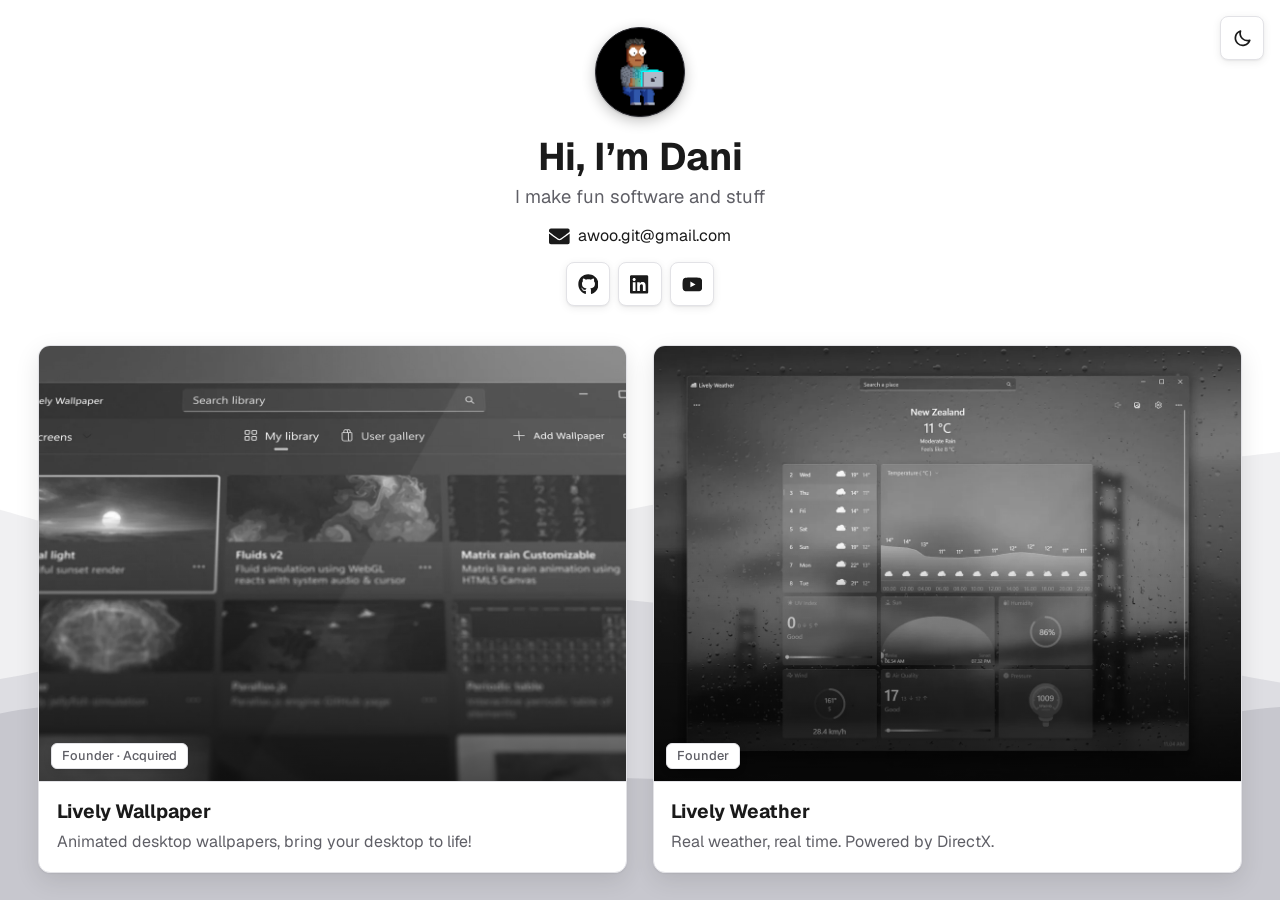
==== commit 5b65ef13: "Update index.html" ====
--- a/index.html
+++ b/index.html
@@ -116,7 +116,7 @@
       </nav>
 
       <section class="apps" aria-label="Apps">
-        <a class="app" href="https://livelywallpaper.net/" target="_blank" data-tint="168,124,214">
+        <a class="app" href="https://github.com/lively-community/lively" target="_blank" data-tint="168,124,214">
           <div class="media">
             <img class="art" src="assets/lively_promo.webp" alt="" decoding="async" />
             <em class="role">Founder · Acquired</em>
